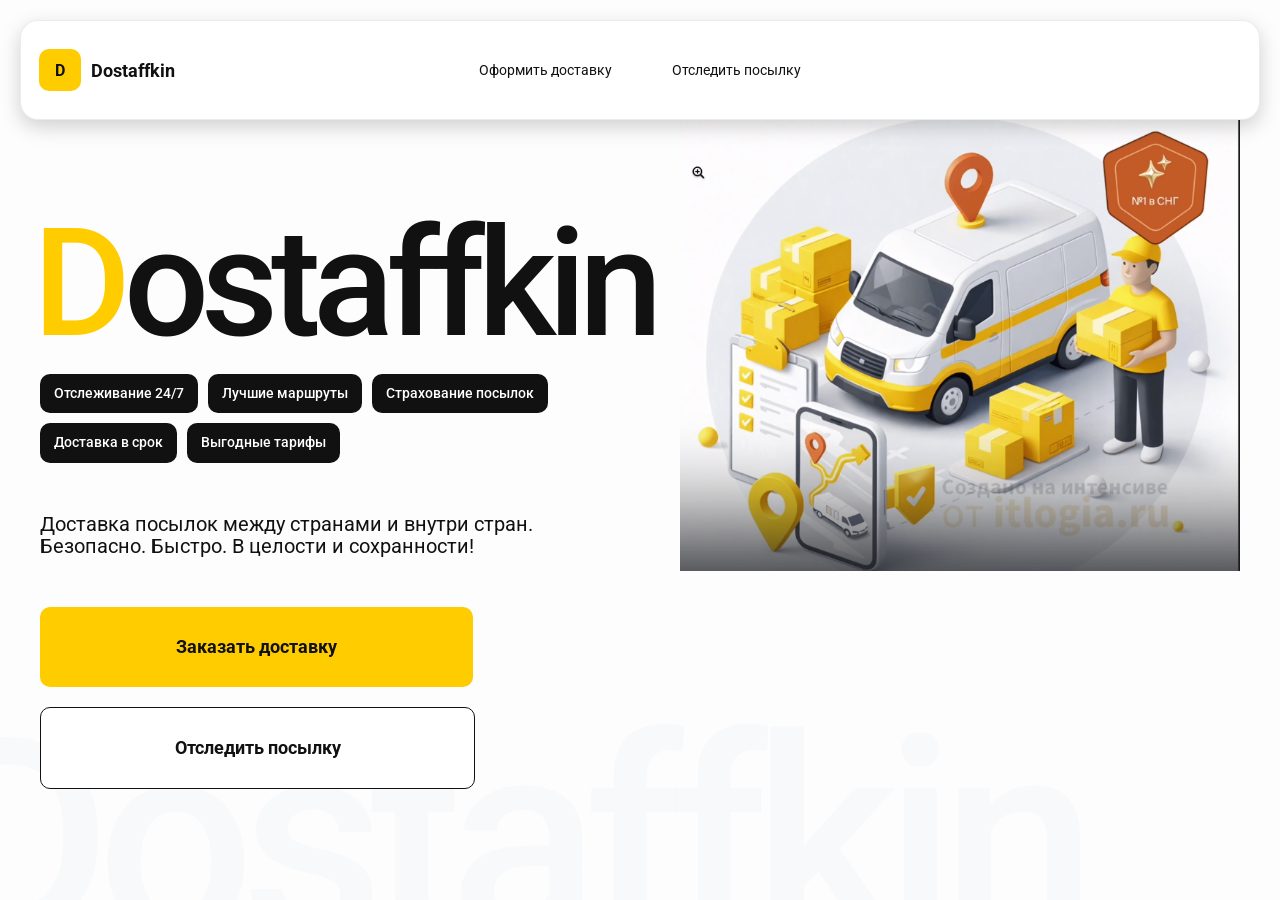
==== index.html @ 007747bf "скопировал из lesson2" ====
<!doctype html>
<html lang="ru">
<head>
    <meta charset="utf-8"/>
    <meta name="viewport" content="width=device-width,initial-scale=1,maximum-scale=1,user-scalable=0"/>
    <title>Dostaffkin — Доставка посылок между странами и внутри стран. Безопасно. Быстро. В целости и
        сохранности!</title>

    <link rel="stylesheet" href="styles/base.css"/>
    <link rel="stylesheet" href="styles/base_adaptive.css"/>
    <link rel="stylesheet" href="styles/index.css"/>
    <link rel="stylesheet" href="styles/index_adaptive.css"/>

</head>
<body>
    <div class="container">
        <header class="header">
            <a class="header-brand" href="#">
              <div class="header-logo">D</div>
              <div class="header-title">Dostaffkin</div>
            </a>
            <nav class="header-menu">
                <a class="header-link" href="#">Оформить <span>доставку</span></a>
                <a class="header-link" href="#">Отследить <span>посылку</span></a>
            </nav>
        </header>
        <main class="main">
            <section class="main-info">
                <div class="main-title">
                    <span>D</span>ostaffkin
                </div>
                <div class="main-features">
                    <div class="main-feature">Отслеживание 24/7</div>
                    <div class="main-feature">Лучшие маршруты</div>
                    <div class="main-feature">Страхование посылок</div>
                    <div class="main-feature">Доставка в срок</div>
                    <div class="main-feature">Выгодные тарифы</div>
                </div>
                <div class="main-description">
                    Доставка посылок между странами и внутри стран.
                    Безопасно. Быстро. В целости и сохранности!
                </div>
                <div class="main-actions">
                    <a class="button" type="button" href="./order.html">Заказать доставку</a>
                    <a class="button button-white" type="button" href="./track.html">Отследить посылку</a>
                </div>
            </section>
            <div class="main-title-ghost">Dostaffkin</div>
            <section class="main-image">
                <img src="images/main-image.png" alt="Main image"/>
            </section>
        </main>
    </div>
</body>
</html>
---- styles/base.css ----
@font-face {
    font-family: "Roboto";
    src: url("../fonts/Roboto-Regular.ttf");
    font-weight: normal;
}

@font-face {
    font-family: "Roboto";
    src: url("../fonts/Roboto-Bold.ttf");
    font-weight: bold;
}

@font-face {
    font-family: "Roboto";
    src: url("../fonts/Roboto-Medium.ttf");
    font-weight: 500;
}

html, body {
    margin: 0;
    color: #111111;
    font-family: "Roboto", sans-serif;
}

body {
    background: #FDFDFD;
}

.header {
    border-radius: 18px;
    box-shadow: 0 7px 20px 0 #0000002E;
    backdrop-filter: blur(10px);
    background: #ffffff;
    left: 20px;
    border: 1px solid rgba(0, 0, 0, 0.08);
    position: fixed;
    right: 20px;
    top: 20px;
    padding: 14px 18px;
    height: 70px;
    display: flex;
    align-items: center;
    z-index: 6;
}
.header-brand {
    display: flex;
    align-items: center;
    text-decoration: none;
    gap: 10px;
}

.header-logo {
    width: 42px;
    height: 42px;
    border-radius: 10px;
    background: #FFCC00;
    display: grid;
    place-items: center;
    font-weight: bold;
    color: #111;
}
.header-title {
    font-size: 18px;
    font-weight: bold;
    color: #111111;
    text-decoration: none;
}
.header-menu {
     display: flex;
     align-items: center;
     gap: 60px;
     margin: 0;
     position: absolute;
     left: 50%;
     transform: translateX(-50%);
 }
.header-link {
     font-size: 14px;
     color: #111111;
     text-decoration: none;
 }
.button {
     border: 0;
     outline: none;
     height: 44px;
     border-radius: 10px;
     font-size: 14px;
     font-weight: bold;
     cursor: pointer;
     font-family: inherit;
     transition: transform .08s ease, opacity .12s ease;
     background: #ffcc00;
     color: #111111;
     text-align: center;
     text-decoration: none;
 }
.button:hover {
     background-color: #E5BC19;
 }
.button:disabled {
     cursor: not-allowed;
     background-color: #FADE6E;
     color: #787878;
     transform: none;
 }
.button.button-white {
     background: #ffffff;
     border: 1px solid #111111;
 }
.button.button-white:hover {
     background: rgb(241 241 241);
 }
---- styles/base_adaptive.css ----
@media (max-width: 767px) {
    .header {
        left: 10px;
        right: 10px;
        top: 10px;
    }

    .header-link span {
        display: none;
    }

    .header-menu {
        gap: 20px;
        justify-content: flex-start;
        margin: 0 0 0 30px;
        position: static;
        transform: none;
    }
}

@media (max-width: 420px) {
    .header-title {
        display: none;
    }
}

@media (max-width: 374px) {
    .header-menu {
        gap: 10px;
        margin: 0 0 0 10px;
    }
}
---- styles/index.css ----
.container {
    overflow: hidden;
    min-height: 100vh;
}
.main {
    padding: 111px 40px 40px;
    position: relative;
    display: flex;
}
.main-info {
    max-width: 840px;
    width: 100%;
    position: relative;
}
.main-title {
    margin-top: 98px;
    font-weight: 500;
    font-size: 200px;
    line-height: 1;
    letter-spacing: -0.05em;
    color: #111111;
    left: -15px;
    position: relative;
}
.main-title span {
    color: #ffcc00;
}
.main-features {
    margin-top: 15px;
    display: flex;
    flex-wrap: wrap;
    gap: 10px;
}
.main-feature {
    background: #111111;
    color: #ffffff;
    padding: 12px 14px;
    font-weight: 500;
    font-size: 14px;
    line-height: 1.1;
    border-radius: 10px;
}
.main-description {
    margin-top: 50px;
    max-width: 500px;
    font-size: 20px;
    line-height: 1.1;
    color: #111111;
}
.main-actions {
    margin-top: 50px;
    display: flex;
    flex-direction: column;
    gap: 20px;
}
.main-actions .button {
    height: 80px;
    width: 433px;
    font-size: 18px;
    font-weight: bold;
    place-items: center;
    display: grid;
}
.main-title-ghost {
    position: absolute;
    z-index: -1;
    left: -70px;
    bottom: -150px;
    font-weight: 500;
    font-size: 278px;
    line-height: 1;
    letter-spacing: -0.05em;
    color: #ECEDF04D;
}
.main-image {
    width: 1024px;
    top: 100px;
    z-index: -2;
}
.main-image img {
    width: 100%;
    max-width: 1024px;
    height: auto;
    display: block;
}
---- styles/index_adaptive.css ----
@media (max-width: 1760px) {
    .main-title {
        font-size: 150px;
        left: -7px;
    }

    .main-info {
        max-width: 640px;
    }
}
@media (max-width: 1200px) {
    .main-info {
        max-width: 540px;
    }

    .main {
        padding: 111px 20px 20px;
    }

    .main-title {
        font-size: 120px;
        left: -4px;
    }

    .main-title-ghost {
        font-size: 220px;
    }
}
@media (max-width: 1024px) {
    .main-title {
        margin-top: 30px;
    }

    .main {
        flex-direction: column-reverse;
    }

    .main-image {
        max-width: 350px;
        position: absolute;
        left: 370px;
        top: 370px;
    }

    .main-info {
        max-width: 100%;
    }

    .main-actions {
        gap: 10px;
    }

    .main-actions .button {
        height: 50px;
        font-size: 14px;
        width: auto;
        max-width: 300px;
    }

    .main-description {
        max-width: 350px;
    }
}
@media (max-width: 570px) {
    .main-title {
        font-size: 88px;
    }

    .main-description {
        max-width: 100%
    }

    .main-actions {
       width: 100%;
    }

    .main-actions .button {
        width: 100%;
        max-width: 100%
    }

    .main-image {
        max-width: 650px;
        position: absolute;
        left: 170px;
        top: 70px;
        opacity: 0.2;
    }
}
@media (max-width: 400px) {
    .main-title {
        font-size: 70px;
    }
}
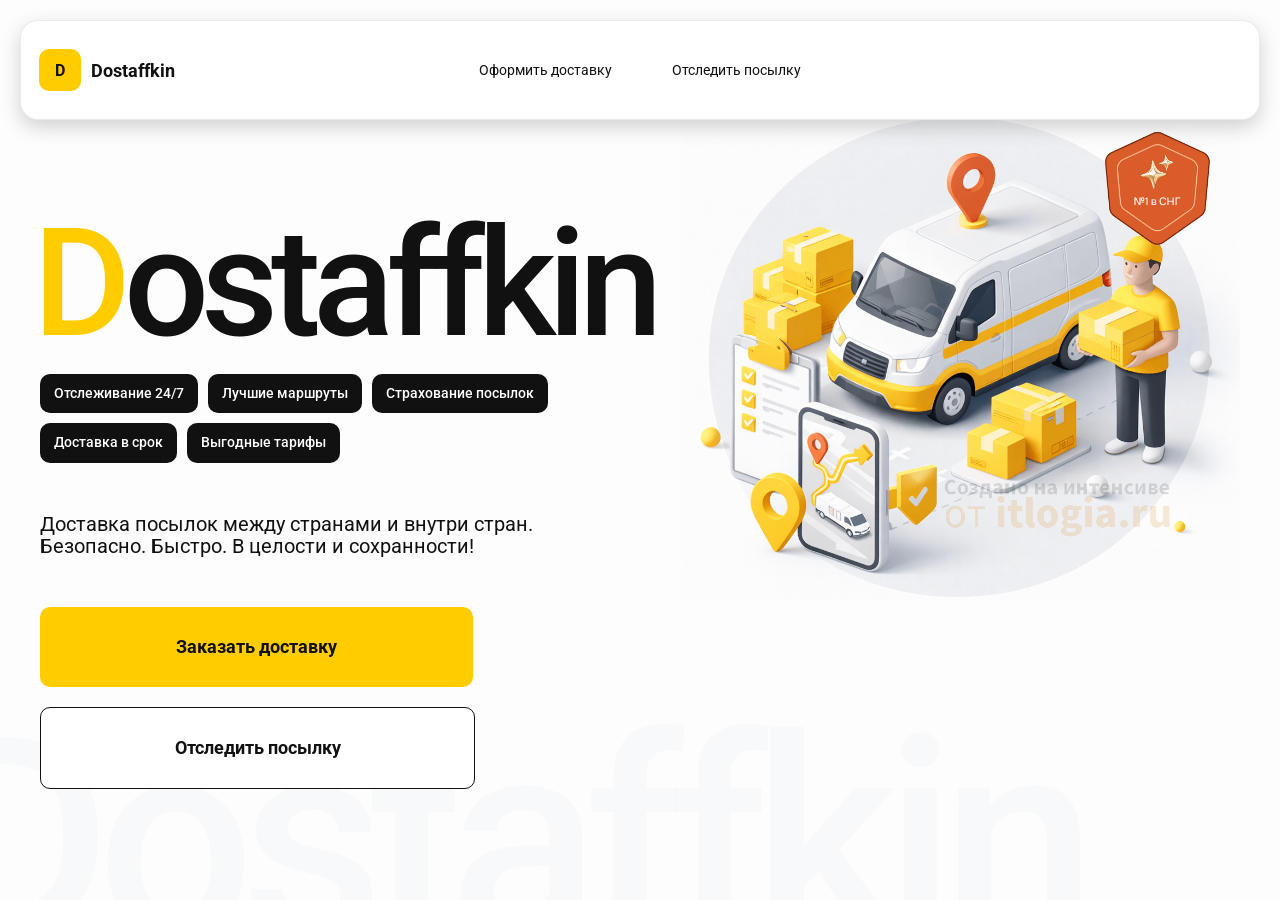
==== commit 6b490cf8: "подправил ссылки в header" ====
--- a/index.html
+++ b/index.html
@@ -20,8 +20,8 @@
               <div class="header-title">Dostaffkin</div>
             </a>
             <nav class="header-menu">
-                <a class="header-link" href="#">Оформить <span>доставку</span></a>
-                <a class="header-link" href="#">Отследить <span>посылку</span></a>
+                <a class="header-link" href="./order.html">Оформить <span>доставку</span></a>
+                <a class="header-link" href="./track.html">Отследить <span>посылку</span></a>
             </nav>
         </header>
         <main class="main">
--- a/styles/base.css
+++ b/styles/base.css
@@ -109,4 +109,74 @@
  }
 .button.button-white:hover {
      background: rgb(241 241 241);
+ }
+
+ .main-field {
+     display: flex;
+     align-items: center;
+     margin-top: 6px;
+     gap: 10px;
+     border: 1px solid #1111111A;
+     background: #FAFAFA;
+     border-radius: 10px;
+     padding: 10px 12px;
+     position: relative;
+     box-sizing: border-box;
+     height: 50px;
+ }
+
+ .main-field.textarea {
+     height: auto;
+ }
+
+ .main-pin {
+     width: 28px;
+     height: 28px;
+     border-radius: 10px;
+     background: rgba(17, 17, 17, 0.08);
+     display: grid;
+     place-items: center;
+     flex: 0 0 auto;
+     position: relative;
+ }
+
+ .main-pin::before {
+     content: "";
+     width: 8px;
+     height: 8px;
+     border-radius: 999px;
+     background: orange;
+     opacity: .75;
+     display: block;
+ }
+
+ .main-field:last-child .main-pin::before {
+     background: green;
+     opacity: .85;
+ }
+
+ input, textarea {
+     width: 100%;
+     border: 0;
+     outline: none;
+     background: transparent;
+     font-size: 14px;
+     color: #111111;
+     font-family: inherit;
+ }
+
+ textarea {
+     resize: vertical;
+     min-height: 72px;
+     padding: 2px 0;
+ }
+
+ input::placeholder, textarea::placeholder {
+     color: #7C7C7C;
+ }
+
+ .main-field:focus-within {
+     border-color: rgba(0, 0, 0, 0.20);
+     box-shadow: 0 0 0 4px rgba(255, 204, 0, 0.35);
+     background: rgba(255, 255, 255, 0.75);
  }
